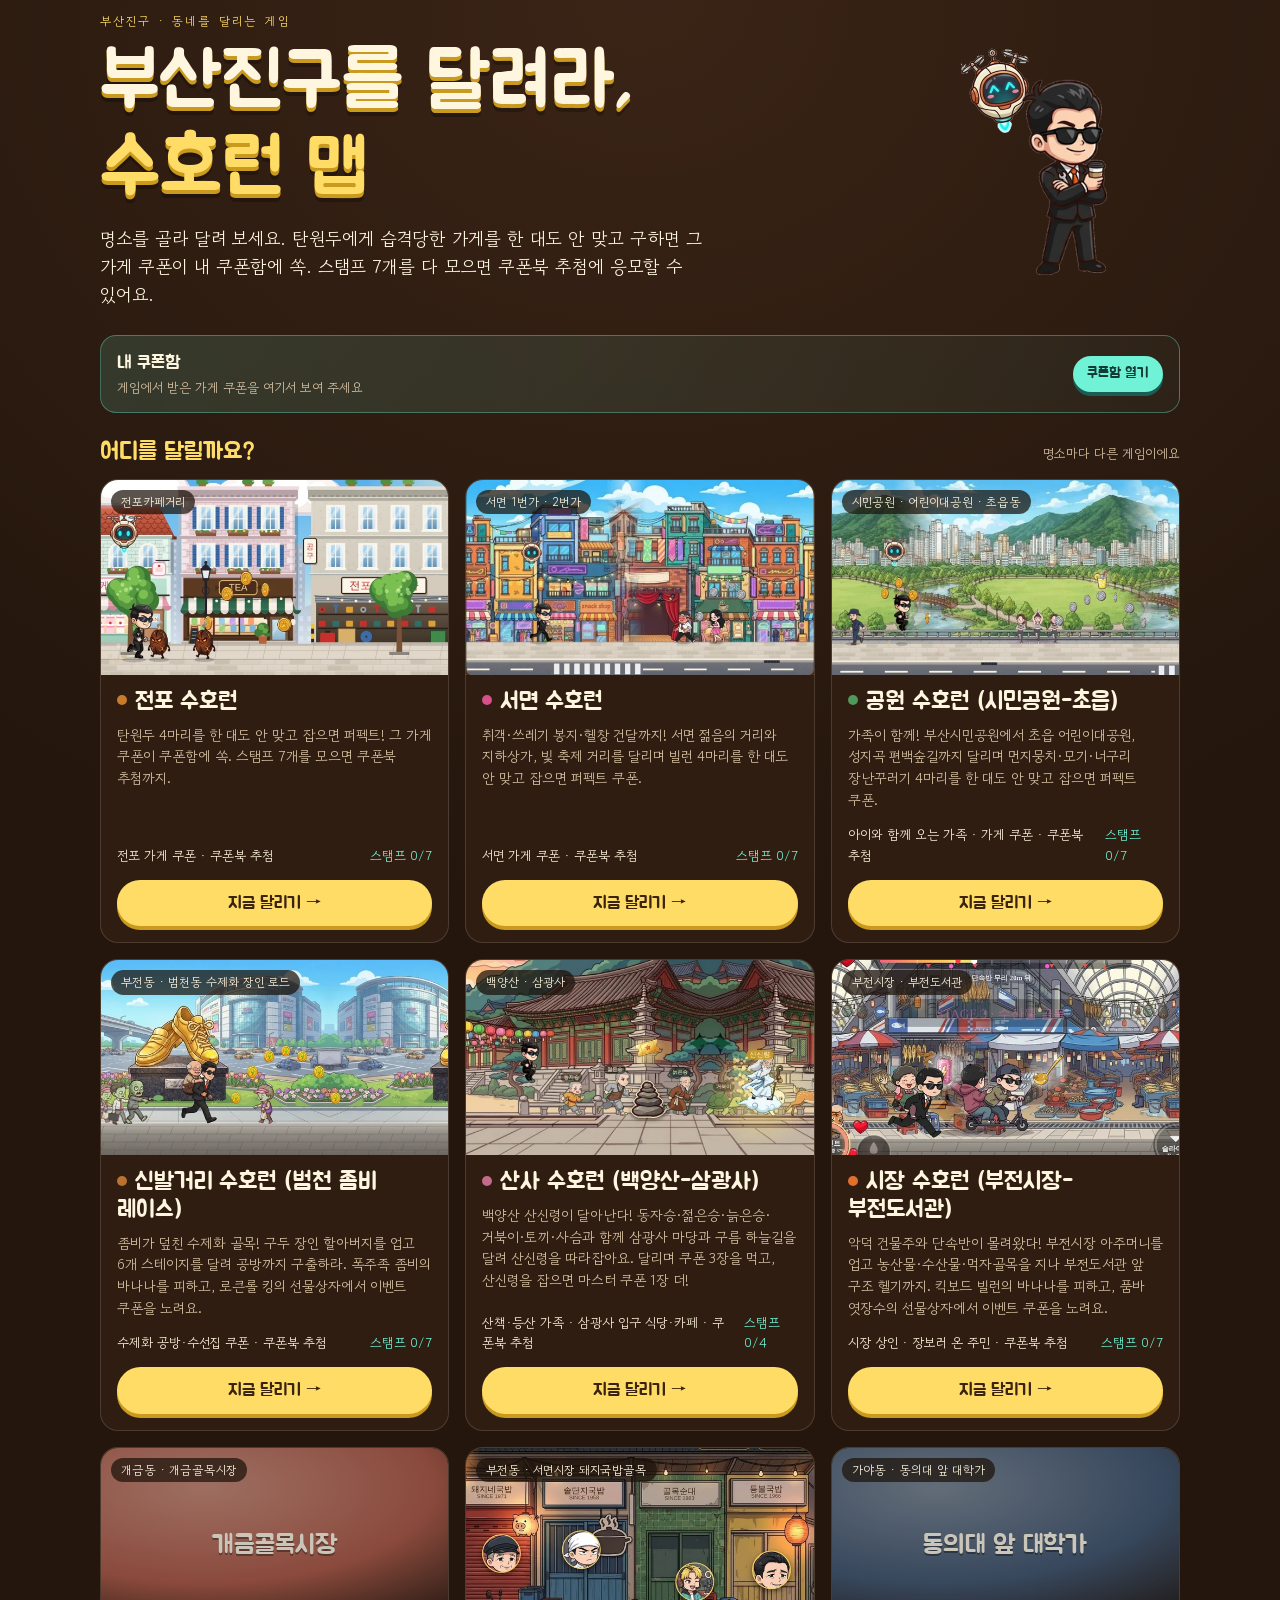
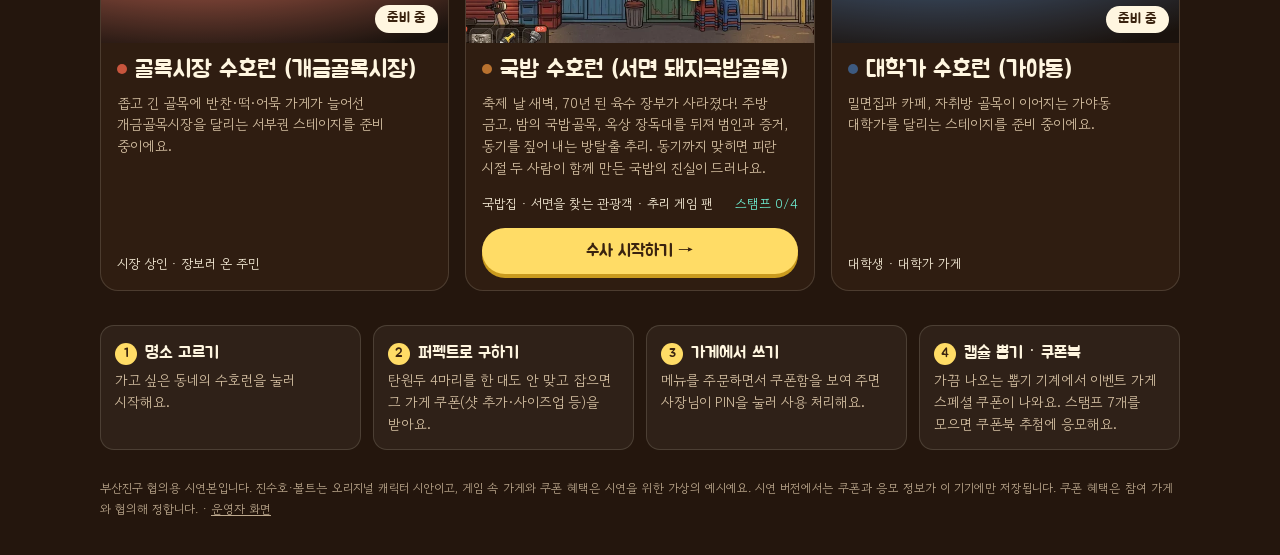
==== index.html @ 3d2f9024 "허브: 국밥 수호런 카드 버튼 문구 수정 Co-Authored-By: Claude Opus 5.5 <noreply@anthropic.com> Claude-Session: https" ====
<!doctype html>
<html lang="ko">
<head>
<meta charset="utf-8">
<meta name="viewport" content="width=device-width,initial-scale=1,viewport-fit=cover">
<title>부산진구를 달려라, 수호런 맵</title>
<meta name="description" content="부산진구 명소를 달리는 러너 게임. 가게를 구하면 그 가게 쿠폰을 받고, 스탬프를 모으면 시즌 경품에 응모해요.">
<meta property="og:title" content="부산진구를 달려라, 수호런 맵">
<meta property="og:description" content="명소를 골라 달리고, 구한 가게의 쿠폰을 받아 가세요.">
<meta property="og:image" content="common/img/jeonpo.webp">
<link rel="icon" href="common/sprites/bot_happy.png">
<link rel="preconnect" href="https://fonts.googleapis.com">
<link rel="preconnect" href="https://fonts.gstatic.com" crossorigin>
<link rel="stylesheet" href="https://fonts.googleapis.com/css2?family=Jua&family=Gowun+Dodum&display=swap">
<link rel="stylesheet" href="common/suho.css">
<script src="common/sites.js"></script>
<script src="common/wallet.js"></script>
<style>
.hero{display:grid;grid-template-columns:minmax(0,1fr) auto;gap:20px;align-items:center;padding:12px 0 26px}
.hero h1{font-size:clamp(40px,9vw,76px);color:var(--cream);text-shadow:0 4px 0 var(--yellow-deep),0 8px 0 rgba(0,0,0,.25);margin:8px 0 12px}
.hero h1 b{font-weight:400;color:var(--yellow)}
.hero .lead{font-size:clamp(15px,2.2vw,18px);color:var(--cream);max-width:34em;word-break:keep-all}
.hero .cast{position:relative;width:clamp(150px,26vw,250px);aspect-ratio:1/1}
.hero .cast .g{position:absolute;right:4%;bottom:0;height:100%}
.hero .cast .b{position:absolute;left:0;top:0;width:52%;animation:hover 2.6s ease-in-out infinite}
@keyframes hover{50%{transform:translateY(-8px) rotate(-3deg)}}
.walletbar{display:flex;align-items:center;justify-content:space-between;gap:12px;flex-wrap:wrap;padding:14px 16px;margin-bottom:26px;
  background:linear-gradient(90deg,rgba(111,242,214,.14),rgba(111,242,214,.04));border:1px solid rgba(111,242,214,.35);border-radius:16px}
.walletbar .t{font-family:var(--display);font-size:18px}
.walletbar .t small{display:block;font-family:var(--body);font-size:13px;color:var(--muted)}
.sec-h{display:flex;align-items:baseline;justify-content:space-between;gap:12px;margin:0 0 12px}
.sec-h h2{font-size:24px;color:var(--yellow)}
.sites{display:grid;grid-template-columns:repeat(auto-fill,minmax(min(100%,300px),1fr));gap:16px}
.site{display:flex;flex-direction:column;overflow:hidden;text-decoration:none;transition:transform .15s ease}
a.site:hover{transform:translateY(-3px)}
.site .pic{position:relative;aspect-ratio:16/9;background:#1a110a}
.site .pic img{width:100%;height:100%;object-fit:cover;display:block}
.site .pic .chip{position:absolute;left:10px;top:10px;background:rgba(28,18,10,.72)}
.site.soon .pic img{filter:saturate(.55) brightness(.75)}
.site .pic .ph{position:absolute;inset:0;display:flex;align-items:center;justify-content:center;padding:0 18px;text-align:center;
  background:radial-gradient(120% 90% at 30% 20%,color-mix(in srgb,var(--c) 70%,#fff6e0),var(--c) 55%,#24160d);filter:saturate(.7) brightness(.8)}
.site .pic .ph b{font-family:var(--display);font-weight:400;font-size:26px;color:var(--cream);text-shadow:0 2px 0 rgba(0,0,0,.35);word-break:keep-all}
.site .soonbadge{position:absolute;inset:auto 10px 10px auto;font-family:var(--display);font-size:14px;background:var(--cream);color:#3a230f;border-radius:999px;padding:3px 12px}
.site .body{padding:14px 16px 16px;display:flex;flex-direction:column;gap:8px;flex:1}
.site h3{font-size:24px;color:var(--cream)}
.site h3 i{font-style:normal;display:inline-block;width:10px;height:10px;border-radius:50%;background:var(--c);margin-right:8px;vertical-align:.15em}
.site .pitch{font-size:14px;color:var(--muted);word-break:keep-all}
.site .row{display:flex;align-items:center;justify-content:space-between;gap:10px;margin-top:auto;padding-top:6px}
.site .who{font-size:13px;color:var(--cream)}
.site .prog{font-size:13px;color:var(--mint)}
.steps{display:grid;grid-template-columns:repeat(4,minmax(0,1fr));gap:12px;margin:34px 0 0;padding:0;list-style:none;counter-reset:s}
.steps li{padding:14px;border-radius:14px;background:rgba(255,246,224,.05);border:1px solid var(--faint);font-size:14px;color:var(--muted);word-break:keep-all}
.steps li b{display:block;font-family:var(--display);font-weight:400;font-size:17px;color:var(--cream);margin-bottom:4px}
.steps li b::before{counter-increment:s;content:counter(s);display:inline-flex;align-items:center;justify-content:center;width:22px;height:22px;border-radius:50%;
  background:var(--yellow);color:#3a230f;font-size:13px;margin-right:8px;vertical-align:.1em}
@media (max-width:760px){.steps{grid-template-columns:repeat(2,minmax(0,1fr))}}
@media (max-width:520px){.hero{grid-template-columns:1fr}.hero .cast{order:-1;width:150px;justify-self:end;margin:-6px 0 -40px}}
</style>
</head>
<body>
<main class="wrap">
  <section class="hero">
    <div>
      <p class="eyebrow">부산진구 · 동네를 달리는 게임</p>
      <h1>부산진구를 달려라,<br><b>수호런 맵</b></h1>
      <p class="lead">명소를 골라 달려 보세요. 탄원두에게 습격당한 가게를 한 대도 안 맞고 구하면 그 가게 쿠폰이 내 쿠폰함에 쏙. 스탬프 7개를 다 모으면 쿠폰북 추첨에 응모할 수 있어요.</p>
    </div>
    <div class="cast" aria-hidden="true">
      <img class="b" src="common/sprites/bot_happy.png" alt="">
      <img class="g" src="common/sprites/g_hero.png" alt="">
    </div>
  </section>

  <a class="walletbar" href="wallet/" style="text-decoration:none">
    <span class="t">내 쿠폰함<small id="wsub">게임에서 받은 가게 쿠폰을 여기서 보여 주세요</small></span>
    <span class="btn mint small" id="wbtn">쿠폰함 열기</span>
  </a>

  <div class="sec-h"><h2>어디를 달릴까요?</h2><span class="muted" style="font-size:13px">명소마다 다른 게임이에요</span></div>
  <div class="sites" id="sites"></div>

  <ol class="steps" aria-label="이용 방법">
    <li><b>명소 고르기</b>가고 싶은 동네의 수호런을 눌러 시작해요.</li>
    <li><b>퍼펙트로 구하기</b>탄원두 4마리를 한 대도 안 맞고 잡으면 그 가게 쿠폰(샷 추가·사이즈업 등)을 받아요.</li>
    <li><b>가게에서 쓰기</b>메뉴를 주문하면서 쿠폰함을 보여 주면 사장님이 PIN을 눌러 사용 처리해요.</li>
    <li><b>캡슐 뽑기 · 쿠폰북</b>가끔 나오는 뽑기 기계에서 이벤트 가게 스페셜 쿠폰이 나와요. 스탬프 7개를 모으면 쿠폰북 추첨에 응모해요.</li>
  </ol>

  <p class="foot">부산진구 협의용 시연본입니다. 진수호·볼트는 오리지널 캐릭터 시안이고, 게임 속 가게와 쿠폰 혜택은 시연을 위한 가상의 예시예요.
    시연 버전에서는 쿠폰과 응모 정보가 이 기기에만 저장됩니다. 쿠폰 혜택은 참여 가게와 협의해 정합니다. · <a href="admin/">운영자 화면</a></p>
</main>
<script>
(function(){
  const W=window.SuhoWallet,esc=s=>String(s).replace(/[&<>"']/g,c=>({'&':'&amp;','<':'&lt;','>':'&gt;','"':'&quot;',"'":'&#39;'}[c]));
  const box=document.getElementById('sites');
  box.innerHTML=W.sites().map(s=>{
    const open=s.status==='open',st=open?W.stamps(s.id):null,n=open?W.coupons(s.id).length:0;
    const inner=`<div class="pic">${s.thumb?`<img src="${esc(s.thumb)}" alt="" loading="lazy">`:`<div class="ph" style="--c:${s.color}"><b>${esc(s.place.split(' · ').pop())}</b></div>`}<span class="chip">${esc(s.place)}</span>${open?'':'<span class="soonbadge">준비 중</span>'}</div>
      <div class="body"><h3><i style="--c:${s.color}"></i>${esc(s.name)}</h3><p class="pitch">${esc(s.pitch)}</p>
      <div class="row"><span class="who">${esc(s.who)}</span>${open?`<span class="prog">${st?`스탬프 ${st.done}/${st.total}`:''}${n?` · 쿠폰 ${n}장`:''}</span>`:''}</div>
      ${open?'<span class="btn" style="margin-top:6px">'+(s.cta||'지금 달리기')+' →</span>':''}</div>`;
    return open?`<a class="site card" href="${esc(s.url)}" aria-label="${esc(s.name)} 시작하기">${inner}</a>`:`<div class="site card soon" aria-disabled="true">${inner}</div>`;
  }).join('');
  const u=W.unused();
  if(u){document.getElementById('wsub').textContent=`사용하지 않은 쿠폰 ${u}장이 있어요`;document.getElementById('wbtn').textContent=`쿠폰 ${u}장 보기`}
})();
</script>
</body>
</html>
---- common/suho.css ----
/* 부산진구 수호런 — 공통 스타일 (홈·쿠폰함·운영자 화면) */
:root{
  --ground:#24160d; --ground-2:#3a2416; --panel:#2f1d11; --panel-2:#3b2617;
  --cream:#fff6e0; --muted:#d9c4a6; --faint:rgba(255,246,224,.14);
  --yellow:#ffdc66; --yellow-deep:#c99a1e; --mint:#6ff2d6; --mint-deep:#1d5c55; --red:#d8352a;
  --display:"Jua","Gowun Dodum","Apple SD Gothic Neo","Malgun Gothic",system-ui,sans-serif;
  --body:"Gowun Dodum","Apple SD Gothic Neo","Malgun Gothic",system-ui,sans-serif;
  color-scheme:dark;
}
*{box-sizing:border-box;-webkit-tap-highlight-color:transparent}
[hidden]{display:none!important}
html{-webkit-text-size-adjust:100%}
body{margin:0;min-height:100vh;background:var(--ground);background-image:radial-gradient(120% 60% at 50% 0%,var(--ground-2),var(--ground) 70%);
  color:var(--cream);font-family:var(--body);font-size:15px;line-height:1.55}
a{color:inherit}
.wrap{width:min(100% - 32px,1080px);margin:0 auto}
h1,h2,h3{font-family:var(--display);font-weight:400;margin:0;line-height:1.15;word-break:keep-all}
p{margin:0}
.eyebrow{font-size:12px;letter-spacing:.18em;color:var(--yellow)}
.muted{color:var(--muted)}
.btn{display:inline-flex;align-items:center;justify-content:center;gap:8px;font-family:var(--display);font-size:17px;color:#3a230f;background:var(--yellow);
  border:0;border-radius:999px;padding:10px 20px;cursor:pointer;text-decoration:none;box-shadow:0 4px 0 var(--yellow-deep);white-space:nowrap}
.btn:active{transform:translateY(2px);box-shadow:0 2px 0 var(--yellow-deep)}
.btn.ghost{background:transparent;color:var(--cream);box-shadow:inset 0 0 0 2px rgba(255,246,224,.4)}
.btn.mint{background:var(--mint);color:#123b36;box-shadow:0 4px 0 var(--mint-deep)}
.btn.small{font-size:14px;padding:7px 14px}
.btn[disabled]{opacity:.45;cursor:default}
.btn:focus-visible,input:focus-visible,select:focus-visible,a:focus-visible{outline:3px solid var(--yellow);outline-offset:2px}
.chip{display:inline-flex;align-items:center;gap:6px;font-size:12px;padding:3px 10px;border-radius:999px;background:var(--faint);color:var(--cream);white-space:nowrap}
.topbar{display:flex;align-items:center;justify-content:space-between;gap:12px;padding:14px 0}
.topbar .home{font-family:var(--display);font-size:20px;color:var(--yellow);text-decoration:none;display:inline-flex;align-items:center;gap:8px}
.topbar .home img{height:30px}
.card{background:var(--panel);border:1px solid var(--faint);border-radius:18px}
input[type=text],input[type=tel],input[type=password],input[type=search],select{font:inherit;color:var(--cream);background:rgba(255,246,224,.08);
  border:1px solid rgba(255,246,224,.3);border-radius:10px;padding:9px 12px;width:100%}
select option{background:var(--panel)}
.foot{font-size:12px;color:var(--muted);opacity:.85;padding:28px 0 36px;line-height:1.7}
.foot a{color:var(--muted)}
@media (prefers-reduced-motion:reduce){*{animation:none!important;transition:none!important}}
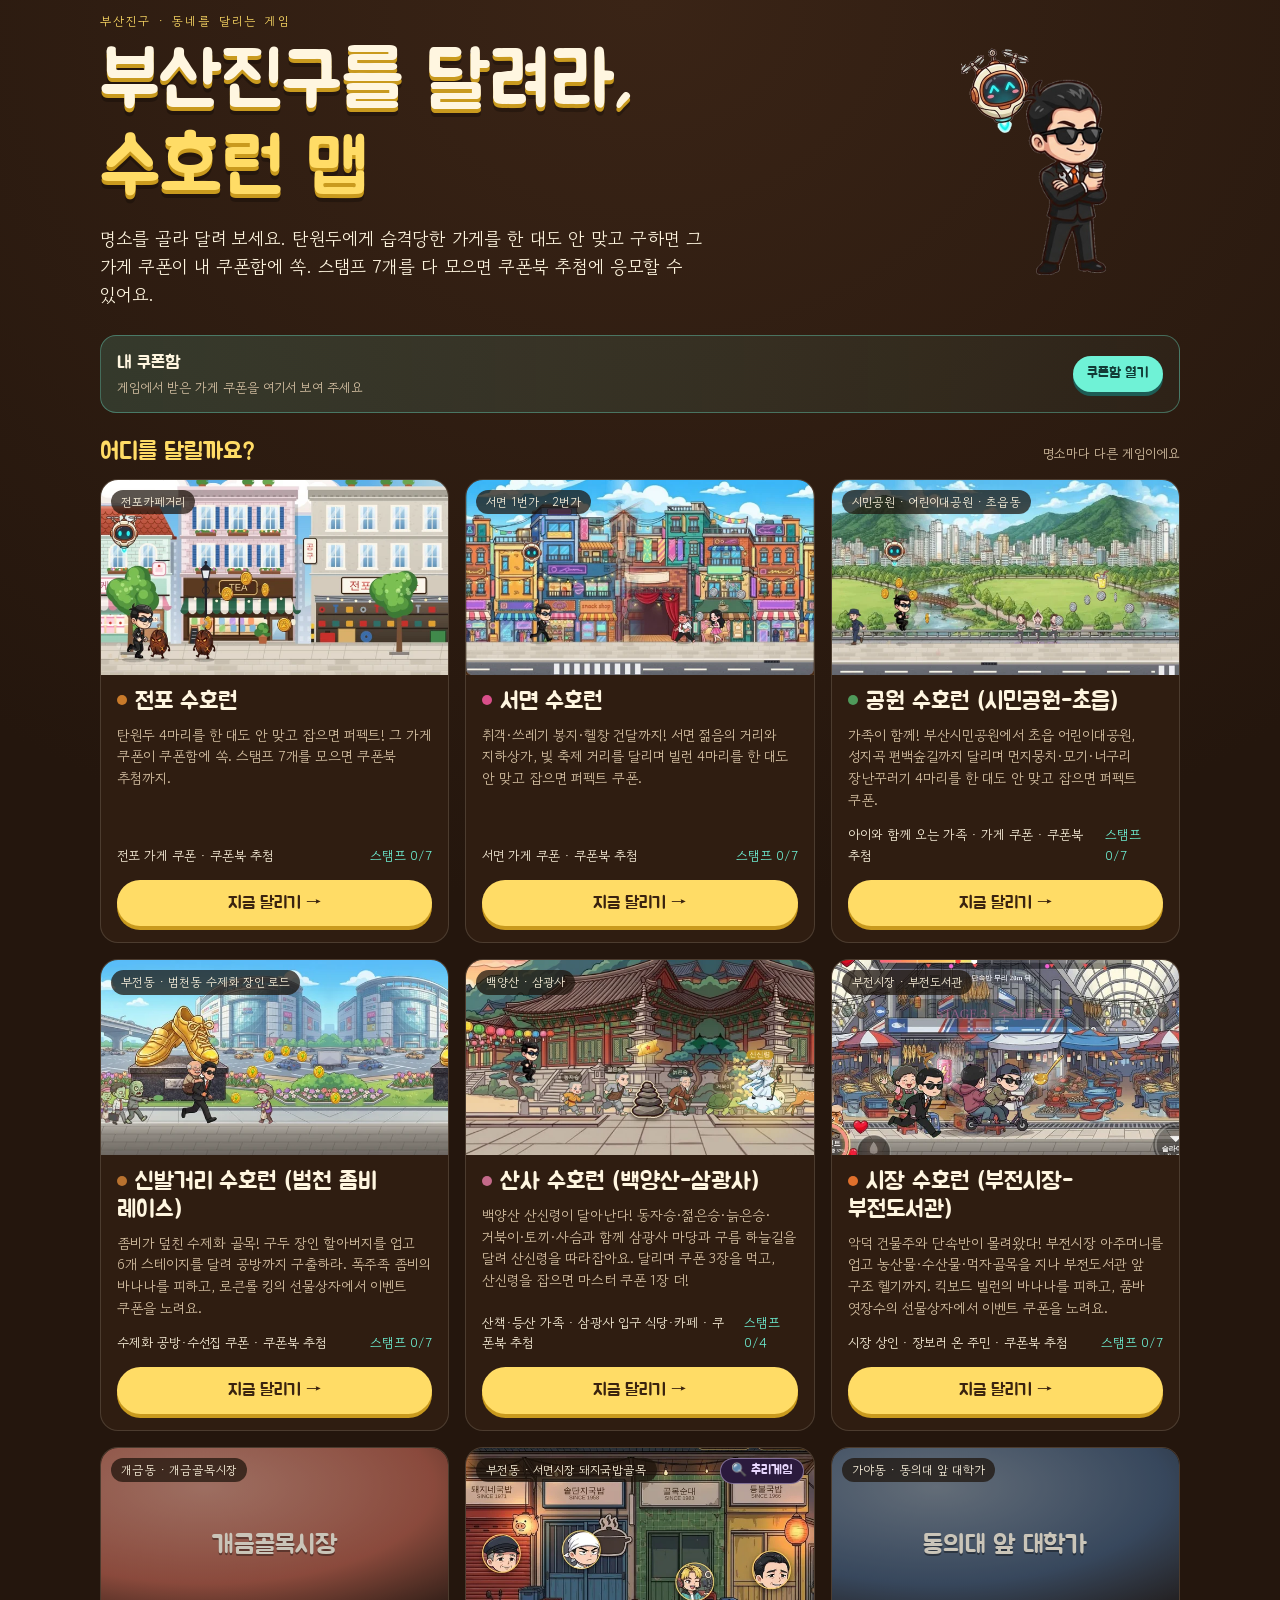
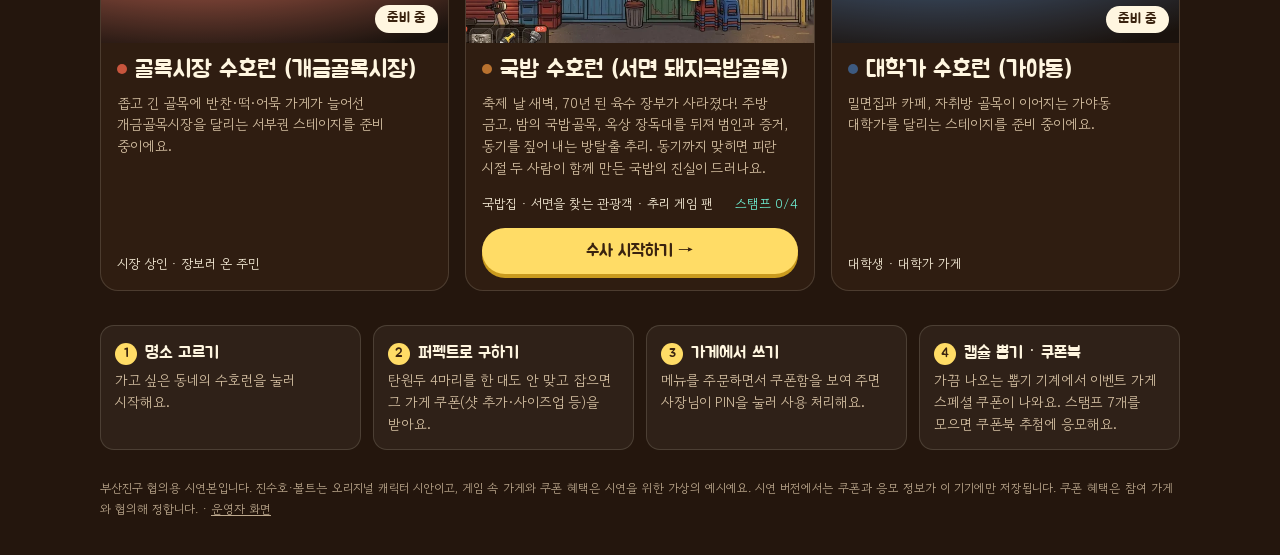
==== commit 7f329d18: "국밥 수호런: 조용하고 긴장감 있는 수사 배경음악(방마다 분위기, 회상·엔딩 오르골), 허브 카드에 '추리게임' 표시 Co-Authored-By: Claude Opus 5.5 <n" ====
--- a/index.html
+++ b/index.html
@@ -40,6 +40,7 @@
 .site .pic .ph{position:absolute;inset:0;display:flex;align-items:center;justify-content:center;padding:0 18px;text-align:center;
   background:radial-gradient(120% 90% at 30% 20%,color-mix(in srgb,var(--c) 70%,#fff6e0),var(--c) 55%,#24160d);filter:saturate(.7) brightness(.8)}
 .site .pic .ph b{font-family:var(--display);font-weight:400;font-size:26px;color:var(--cream);text-shadow:0 2px 0 rgba(0,0,0,.35);word-break:keep-all}
+.site .genre{position:absolute;right:10px;top:10px;font-family:var(--display);font-size:13px;background:#2b1a3d;color:#e9d8ff;border:1px solid rgba(233,216,255,.45);border-radius:999px;padding:2px 10px}
 .site .soonbadge{position:absolute;inset:auto 10px 10px auto;font-family:var(--display);font-size:14px;background:var(--cream);color:#3a230f;border-radius:999px;padding:3px 12px}
 .site .body{padding:14px 16px 16px;display:flex;flex-direction:column;gap:8px;flex:1}
 .site h3{font-size:24px;color:var(--cream)}
@@ -95,7 +96,7 @@
   const box=document.getElementById('sites');
   box.innerHTML=W.sites().map(s=>{
     const open=s.status==='open',st=open?W.stamps(s.id):null,n=open?W.coupons(s.id).length:0;
-    const inner=`<div class="pic">${s.thumb?`<img src="${esc(s.thumb)}" alt="" loading="lazy">`:`<div class="ph" style="--c:${s.color}"><b>${esc(s.place.split(' · ').pop())}</b></div>`}<span class="chip">${esc(s.place)}</span>${open?'':'<span class="soonbadge">준비 중</span>'}</div>
+    const inner=`<div class="pic">${s.thumb?`<img src="${esc(s.thumb)}" alt="" loading="lazy">`:`<div class="ph" style="--c:${s.color}"><b>${esc(s.place.split(' · ').pop())}</b></div>`}<span class="chip">${esc(s.place)}</span>${s.genre?`<span class="genre">${esc(s.genre)}</span>`:''}${open?'':'<span class="soonbadge">준비 중</span>'}</div>
       <div class="body"><h3><i style="--c:${s.color}"></i>${esc(s.name)}</h3><p class="pitch">${esc(s.pitch)}</p>
       <div class="row"><span class="who">${esc(s.who)}</span>${open?`<span class="prog">${st?`스탬프 ${st.done}/${st.total}`:''}${n?` · 쿠폰 ${n}장`:''}</span>`:''}</div>
       ${open?'<span class="btn" style="margin-top:6px">'+(s.cta||'지금 달리기')+' →</span>':''}</div>`;
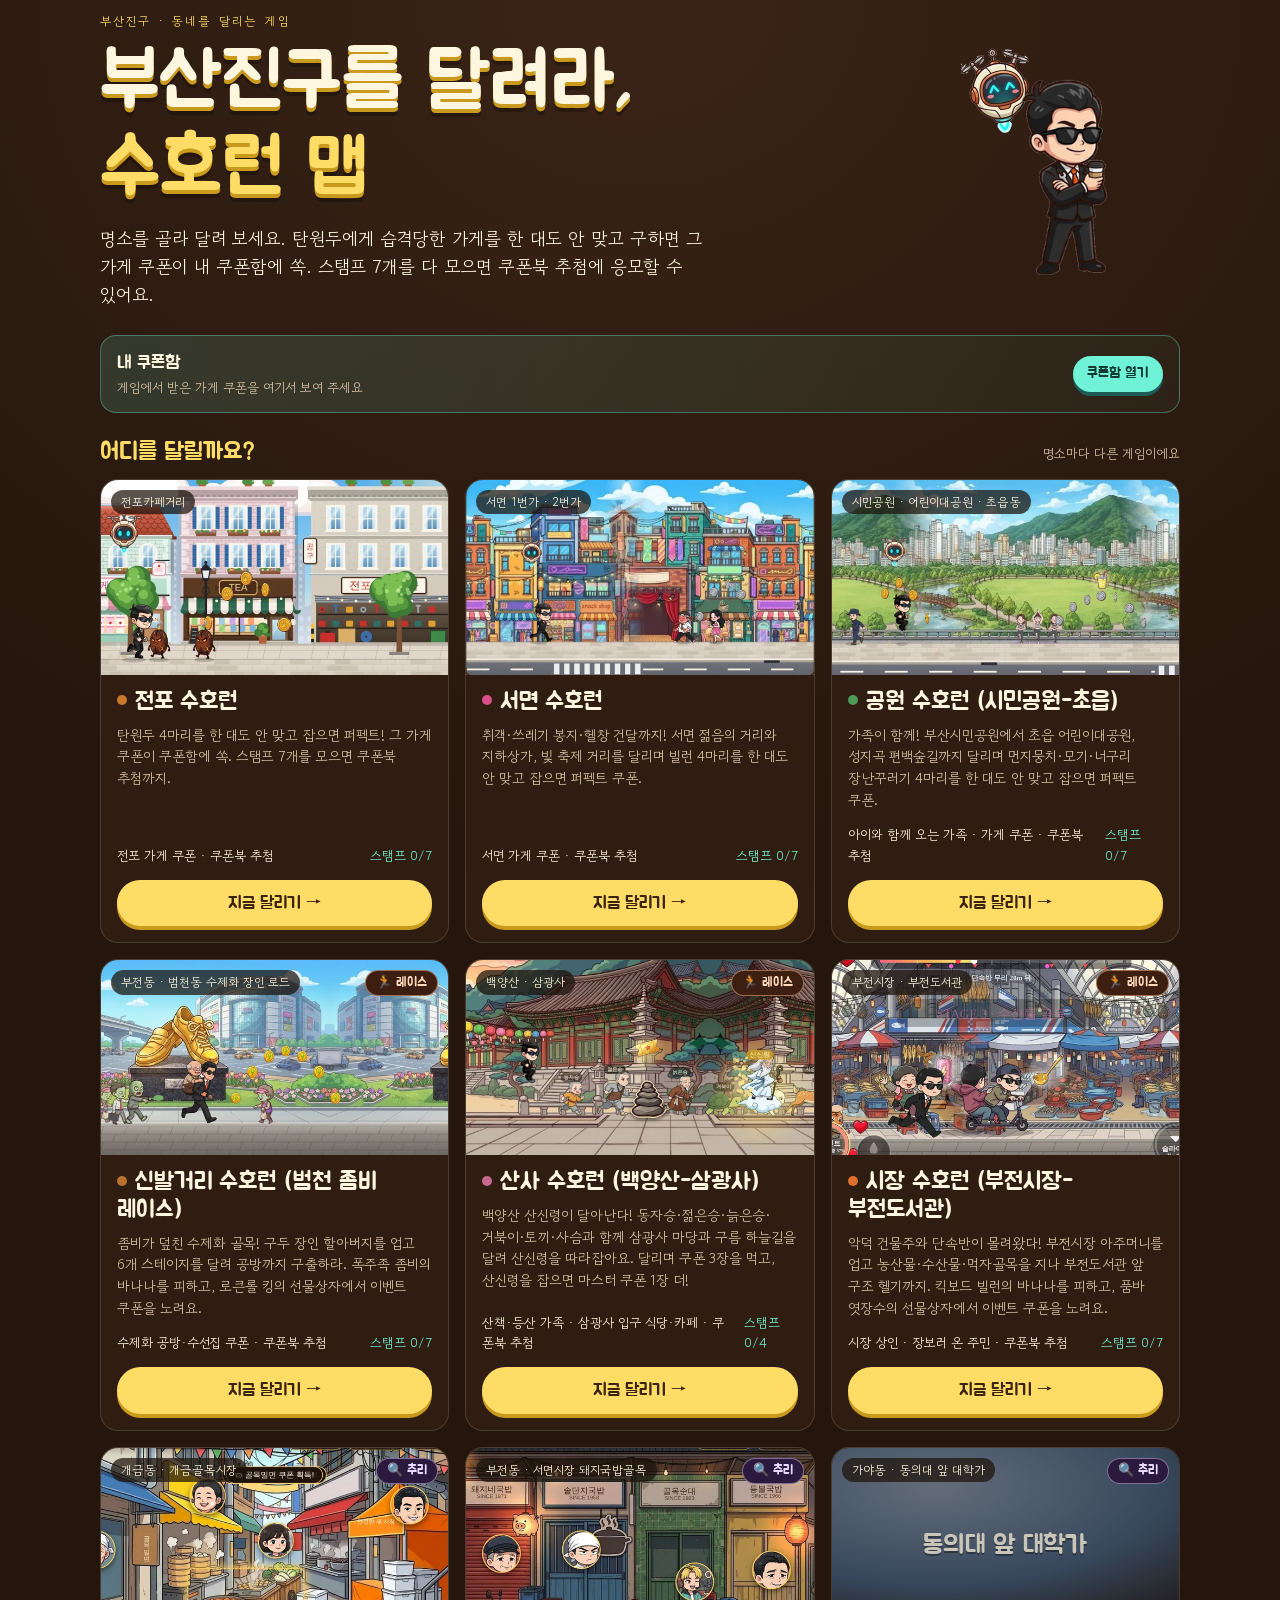
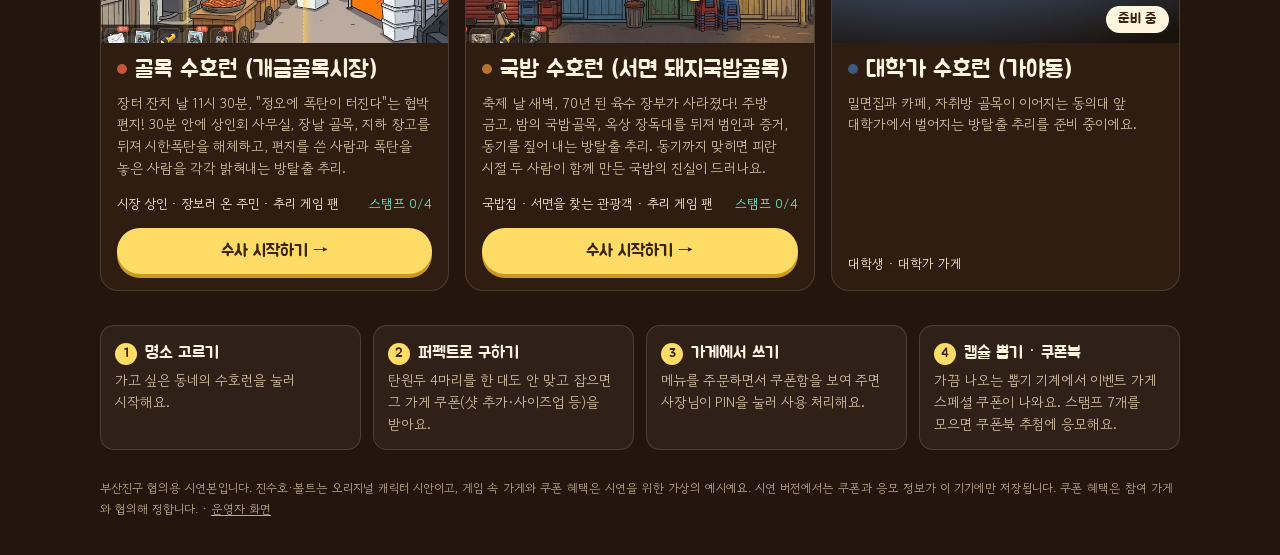
==== commit c0ca3b64: "허브: 썸네일에 레이스·추리 구분 표시 (신발거리·산사·시장=레이스, 국밥·골목·대학가=추리) Co-Authored-By: Claude Opus 5.5 <noreply@anthro" ====
--- a/index.html
+++ b/index.html
@@ -41,6 +41,7 @@
   background:radial-gradient(120% 90% at 30% 20%,color-mix(in srgb,var(--c) 70%,#fff6e0),var(--c) 55%,#24160d);filter:saturate(.7) brightness(.8)}
 .site .pic .ph b{font-family:var(--display);font-weight:400;font-size:26px;color:var(--cream);text-shadow:0 2px 0 rgba(0,0,0,.35);word-break:keep-all}
 .site .genre{position:absolute;right:10px;top:10px;font-family:var(--display);font-size:13px;background:#2b1a3d;color:#e9d8ff;border:1px solid rgba(233,216,255,.45);border-radius:999px;padding:2px 10px}
+.site .genre.race{background:#3d1f12;color:#ffd9b8;border-color:rgba(255,190,140,.5)}
 .site .soonbadge{position:absolute;inset:auto 10px 10px auto;font-family:var(--display);font-size:14px;background:var(--cream);color:#3a230f;border-radius:999px;padding:3px 12px}
 .site .body{padding:14px 16px 16px;display:flex;flex-direction:column;gap:8px;flex:1}
 .site h3{font-size:24px;color:var(--cream)}
@@ -96,7 +97,7 @@
   const box=document.getElementById('sites');
   box.innerHTML=W.sites().map(s=>{
     const open=s.status==='open',st=open?W.stamps(s.id):null,n=open?W.coupons(s.id).length:0;
-    const inner=`<div class="pic">${s.thumb?`<img src="${esc(s.thumb)}" alt="" loading="lazy">`:`<div class="ph" style="--c:${s.color}"><b>${esc(s.place.split(' · ').pop())}</b></div>`}<span class="chip">${esc(s.place)}</span>${s.genre?`<span class="genre">${esc(s.genre)}</span>`:''}${open?'':'<span class="soonbadge">준비 중</span>'}</div>
+    const inner=`<div class="pic">${s.thumb?`<img src="${esc(s.thumb)}" alt="" loading="lazy">`:`<div class="ph" style="--c:${s.color}"><b>${esc(s.place.split(' · ').pop())}</b></div>`}<span class="chip">${esc(s.place)}</span>${s.genre?`<span class="genre ${s.genre==='레이스'?'race':''}">${s.genre==='레이스'?'🏃 ':'🔍 '}${esc(s.genre)}</span>`:''}${open?'':'<span class="soonbadge">준비 중</span>'}</div>
       <div class="body"><h3><i style="--c:${s.color}"></i>${esc(s.name)}</h3><p class="pitch">${esc(s.pitch)}</p>
       <div class="row"><span class="who">${esc(s.who)}</span>${open?`<span class="prog">${st?`스탬프 ${st.done}/${st.total}`:''}${n?` · 쿠폰 ${n}장`:''}</span>`:''}</div>
       ${open?'<span class="btn" style="margin-top:6px">'+(s.cta||'지금 달리기')+' →</span>':''}</div>`;
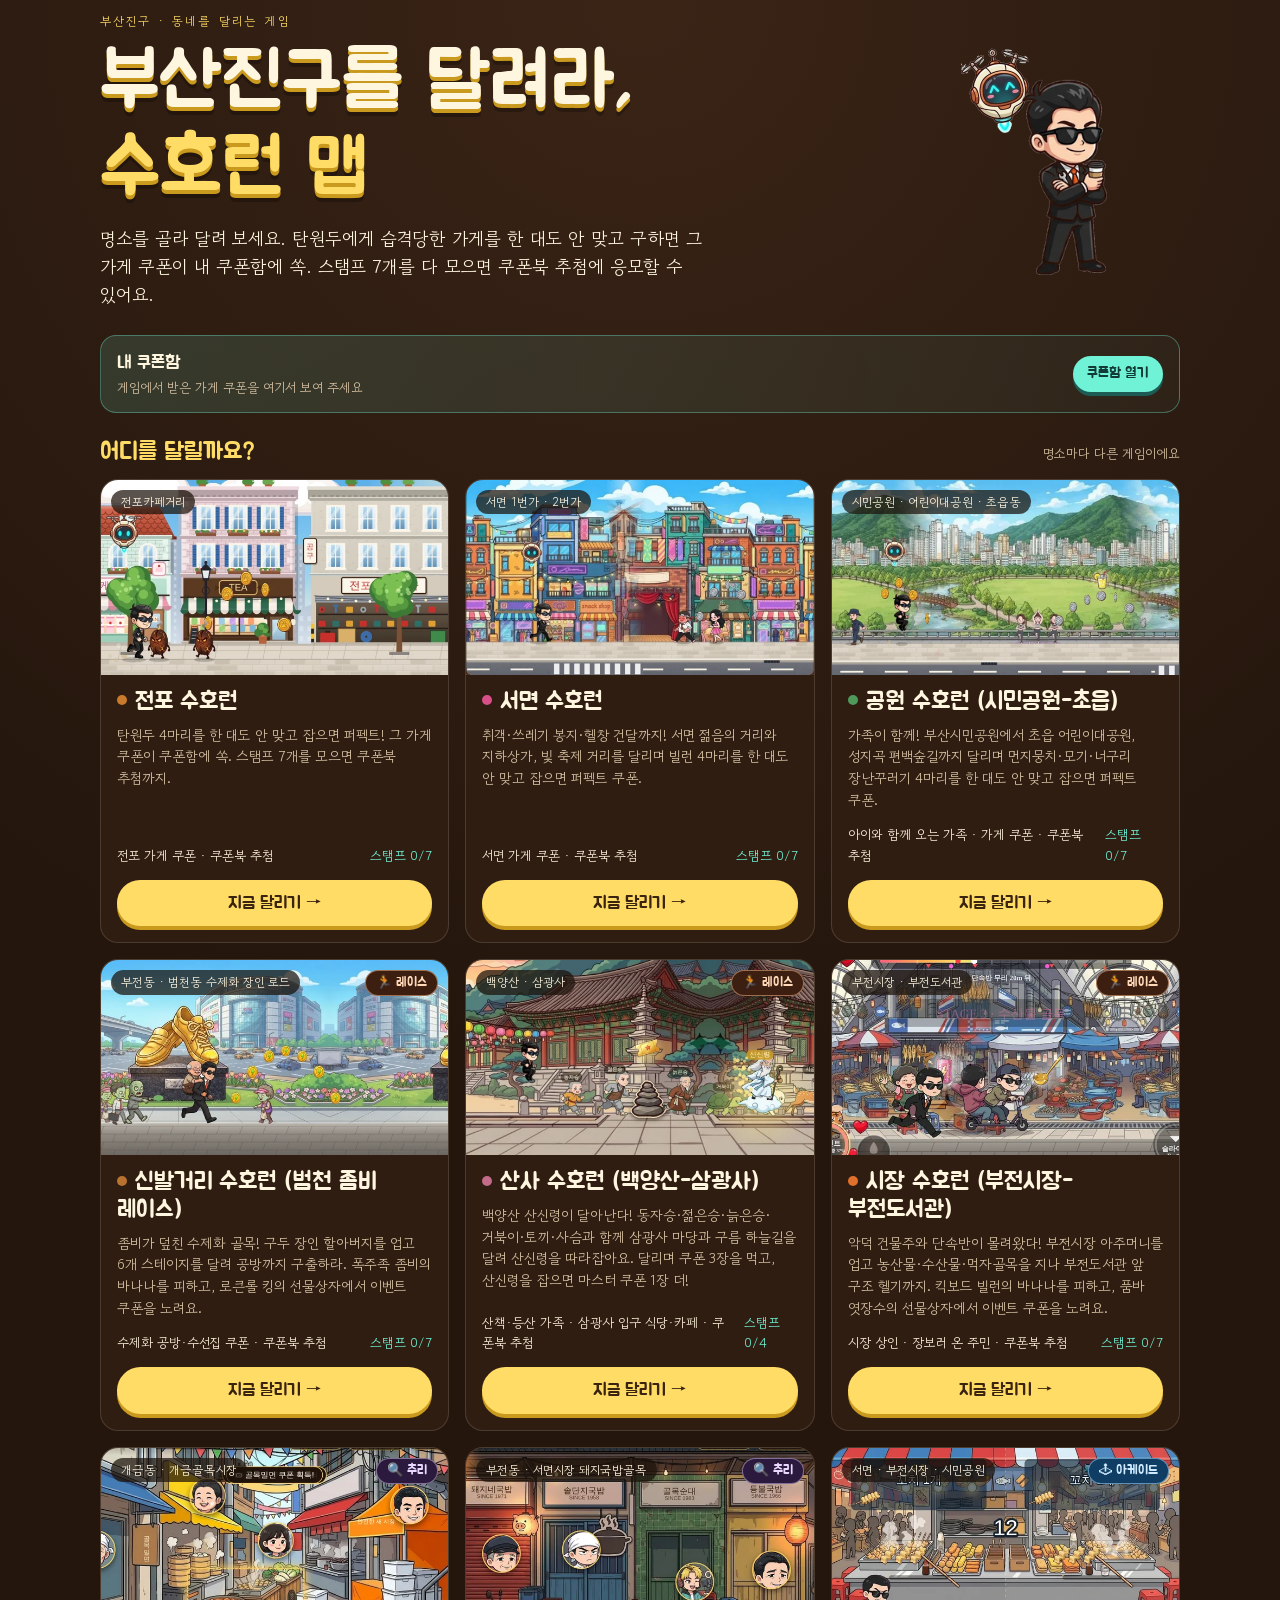
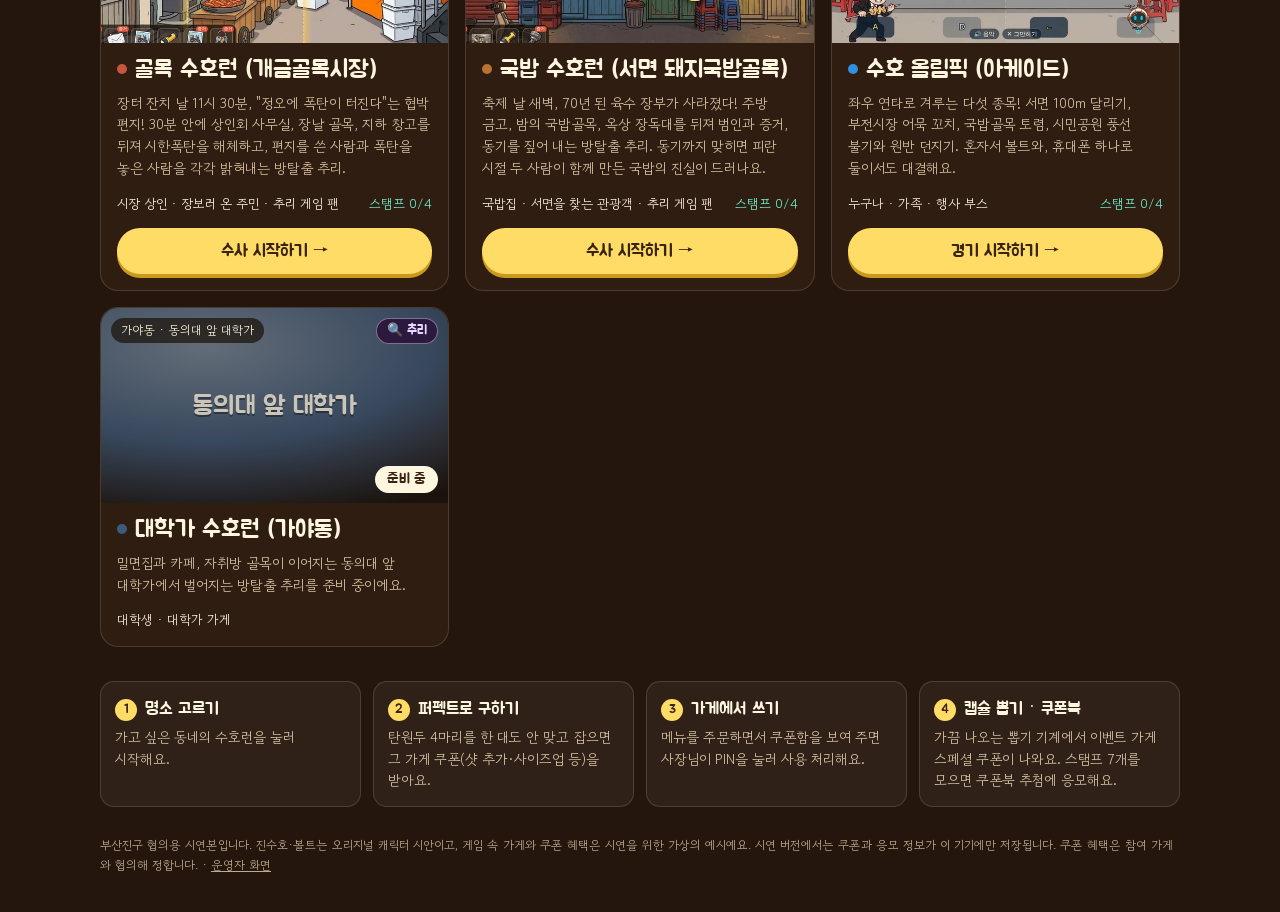
==== commit 9150ea74: "수호 올림픽 오픈: 연타 대결 아케이드 5종목 (달리기·어묵 꼬치·토렴·풍선·원반), 혼자(볼트와)·둘이(화면 반씩), 허브 🕹 아케이드 표시 Co-Authored-By: Clau" ====
--- a/index.html
+++ b/index.html
@@ -13,8 +13,8 @@
 <link rel="preconnect" href="https://fonts.gstatic.com" crossorigin>
 <link rel="stylesheet" href="https://fonts.googleapis.com/css2?family=Jua&family=Gowun+Dodum&display=swap">
 <link rel="stylesheet" href="common/suho.css">
-<script src="common/sites.js"></script>
-<script src="common/wallet.js"></script>
+<script src="common/sites.js?v=20261022a"></script>
+<script src="common/wallet.js?v=20261022a"></script>
 <style>
 .hero{display:grid;grid-template-columns:minmax(0,1fr) auto;gap:20px;align-items:center;padding:12px 0 26px}
 .hero h1{font-size:clamp(40px,9vw,76px);color:var(--cream);text-shadow:0 4px 0 var(--yellow-deep),0 8px 0 rgba(0,0,0,.25);margin:8px 0 12px}
@@ -41,6 +41,7 @@
   background:radial-gradient(120% 90% at 30% 20%,color-mix(in srgb,var(--c) 70%,#fff6e0),var(--c) 55%,#24160d);filter:saturate(.7) brightness(.8)}
 .site .pic .ph b{font-family:var(--display);font-weight:400;font-size:26px;color:var(--cream);text-shadow:0 2px 0 rgba(0,0,0,.35);word-break:keep-all}
 .site .genre{position:absolute;right:10px;top:10px;font-family:var(--display);font-size:13px;background:#2b1a3d;color:#e9d8ff;border:1px solid rgba(233,216,255,.45);border-radius:999px;padding:2px 10px}
+.site .genre.arc{background:#0f3d63;color:#cfeaff;border-color:rgba(160,215,255,.55)}
 .site .genre.race{background:#3d1f12;color:#ffd9b8;border-color:rgba(255,190,140,.5)}
 .site .soonbadge{position:absolute;inset:auto 10px 10px auto;font-family:var(--display);font-size:14px;background:var(--cream);color:#3a230f;border-radius:999px;padding:3px 12px}
 .site .body{padding:14px 16px 16px;display:flex;flex-direction:column;gap:8px;flex:1}
@@ -97,7 +98,7 @@
   const box=document.getElementById('sites');
   box.innerHTML=W.sites().map(s=>{
     const open=s.status==='open',st=open?W.stamps(s.id):null,n=open?W.coupons(s.id).length:0;
-    const inner=`<div class="pic">${s.thumb?`<img src="${esc(s.thumb)}" alt="" loading="lazy">`:`<div class="ph" style="--c:${s.color}"><b>${esc(s.place.split(' · ').pop())}</b></div>`}<span class="chip">${esc(s.place)}</span>${s.genre?`<span class="genre ${s.genre==='레이스'?'race':''}">${s.genre==='레이스'?'🏃 ':'🔍 '}${esc(s.genre)}</span>`:''}${open?'':'<span class="soonbadge">준비 중</span>'}</div>
+    const inner=`<div class="pic">${s.thumb?`<img src="${esc(s.thumb)}?v=20261022a" alt="" loading="lazy">`:`<div class="ph" style="--c:${s.color}"><b>${esc(s.place.split(' · ').pop())}</b></div>`}<span class="chip">${esc(s.place)}</span>${s.genre?(g=>`<span class="genre ${g==='레이스'?'race':g==='아케이드'?'arc':''}">${g==='레이스'?'🏃':g==='아케이드'?'🕹':'🔍'} ${g}</span>`)(/레이스/.test(s.genre)?'레이스':/아케이드/.test(s.genre)?'아케이드':'추리'):''}${open?'':'<span class="soonbadge">준비 중</span>'}</div>
       <div class="body"><h3><i style="--c:${s.color}"></i>${esc(s.name)}</h3><p class="pitch">${esc(s.pitch)}</p>
       <div class="row"><span class="who">${esc(s.who)}</span>${open?`<span class="prog">${st?`스탬프 ${st.done}/${st.total}`:''}${n?` · 쿠폰 ${n}장`:''}</span>`:''}</div>
       ${open?'<span class="btn" style="margin-top:6px">'+(s.cta||'지금 달리기')+' →</span>':''}</div>`;
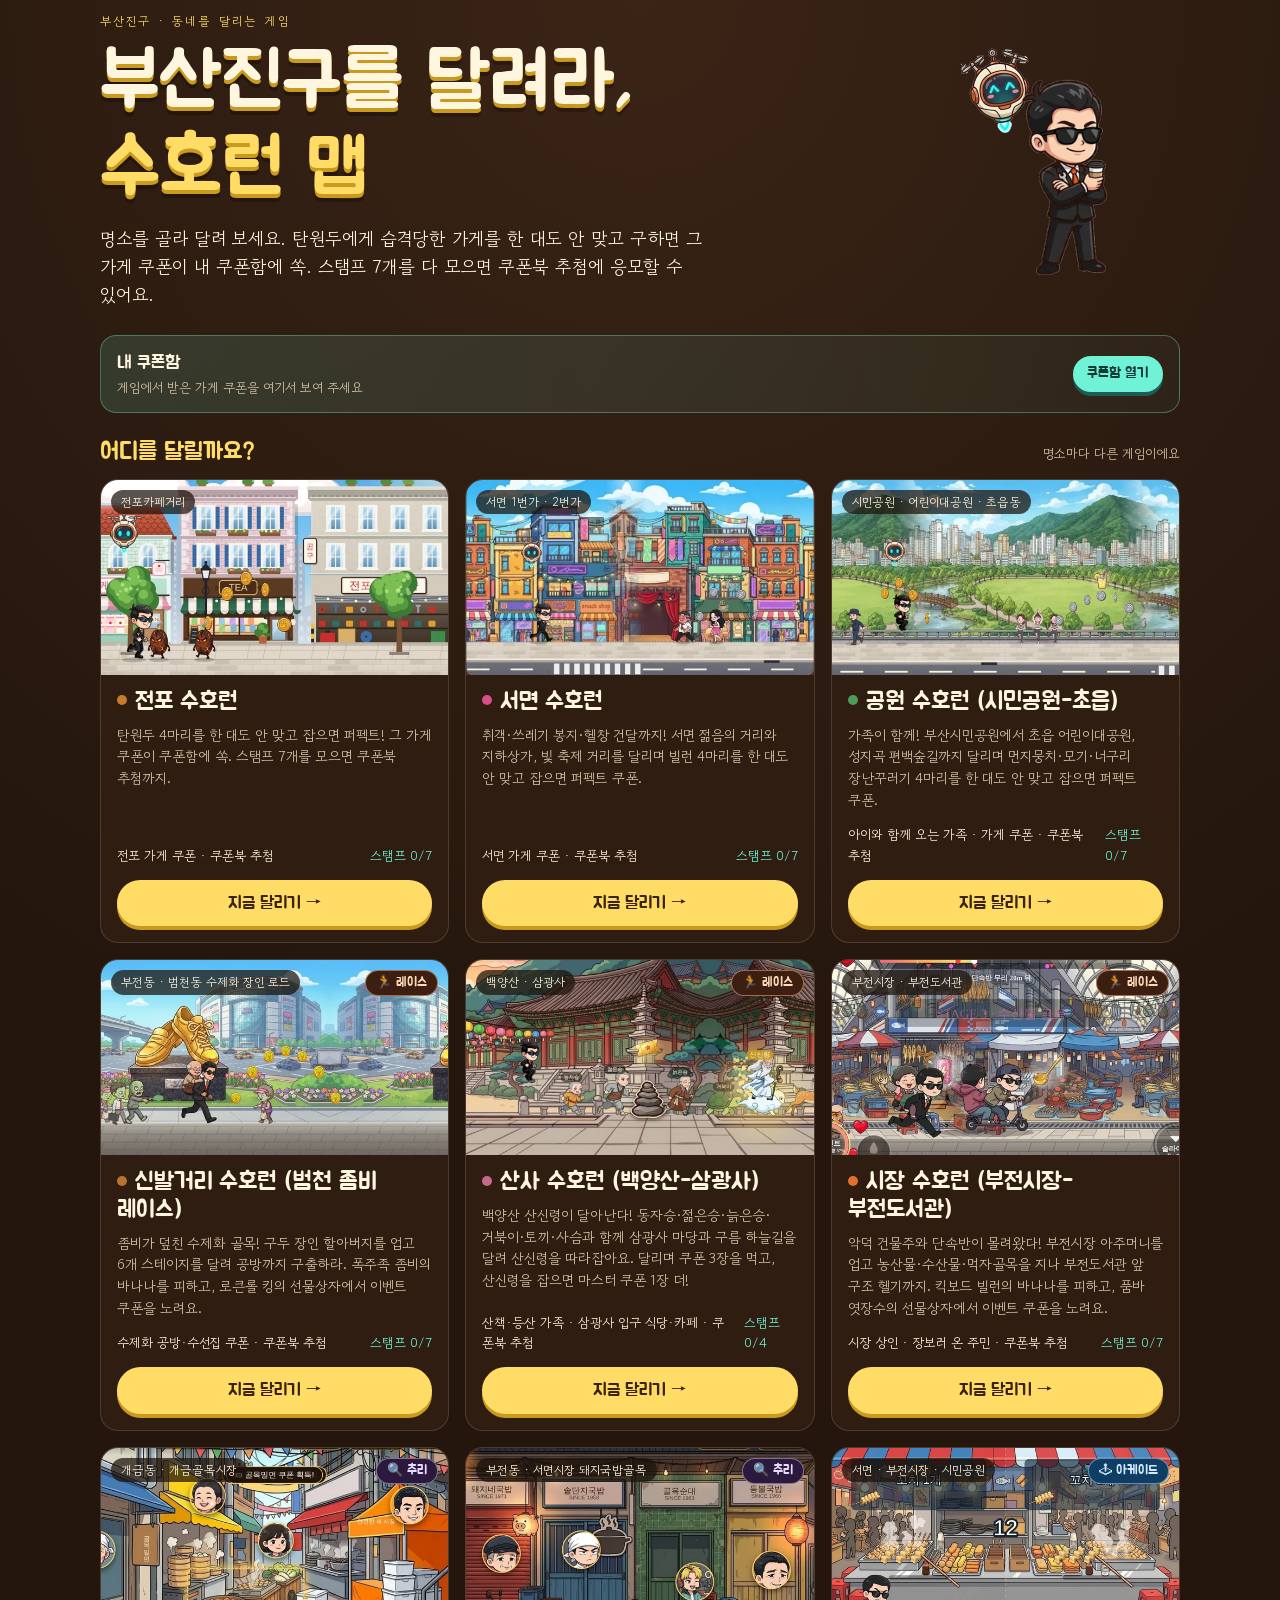
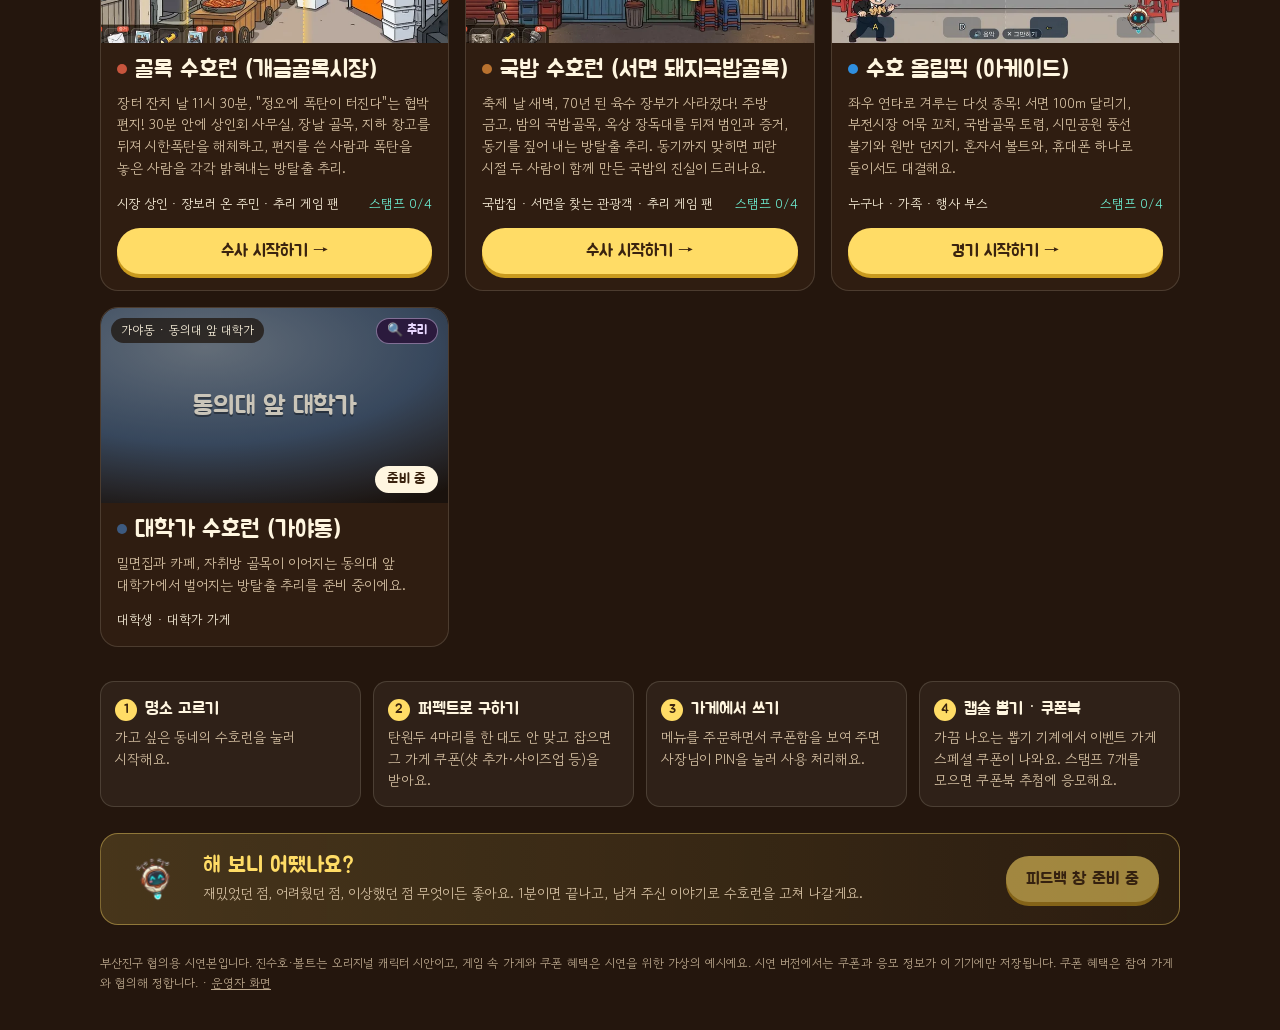
==== commit b8e344a3: "첫 화면 아래에 '무료 피드백 남기기' 버튼 추가 (구글폼 주소는 common/sites.js feedbackUrl) Co-Authored-By: Claude Opus 5.5 <n" ====
--- a/index.html
+++ b/index.html
@@ -13,7 +13,7 @@
 <link rel="preconnect" href="https://fonts.gstatic.com" crossorigin>
 <link rel="stylesheet" href="https://fonts.googleapis.com/css2?family=Jua&family=Gowun+Dodum&display=swap">
 <link rel="stylesheet" href="common/suho.css">
-<script src="common/sites.js?v=20261022a"></script>
+<script src="common/sites.js?v=20261029fb"></script>
 <script src="common/wallet.js?v=20261022a"></script>
 <style>
 .hero{display:grid;grid-template-columns:minmax(0,1fr) auto;gap:20px;align-items:center;padding:12px 0 26px}
@@ -56,6 +56,15 @@
 .steps li b{display:block;font-family:var(--display);font-weight:400;font-size:17px;color:var(--cream);margin-bottom:4px}
 .steps li b::before{counter-increment:s;content:counter(s);display:inline-flex;align-items:center;justify-content:center;width:22px;height:22px;border-radius:50%;
   background:var(--yellow);color:#3a230f;font-size:13px;margin-right:8px;vertical-align:.1em}
+.feedback{display:flex;align-items:center;gap:18px;margin:26px 0 0;padding:18px 20px;
+  background:linear-gradient(90deg,rgba(255,220,102,.16),rgba(255,220,102,.04));border-color:rgba(255,220,102,.4)}
+.feedback .fb-bot{width:64px;flex:none;animation:hover 2.6s ease-in-out infinite}
+.feedback .fb-t{flex:1;min-width:0}
+.feedback h2{font-size:22px;color:var(--yellow);margin:0 0 4px}
+.feedback p{font-size:14px;color:var(--muted);word-break:keep-all;margin:0}
+.feedback .btn{flex:none;text-decoration:none}
+.feedback .btn.off{opacity:.55;cursor:default}
+@media (max-width:560px){.feedback{flex-wrap:wrap}.feedback .fb-bot{width:48px}.feedback .btn{width:100%}}
 @media (max-width:760px){.steps{grid-template-columns:repeat(2,minmax(0,1fr))}}
 @media (max-width:520px){.hero{grid-template-columns:1fr}.hero .cast{order:-1;width:150px;justify-self:end;margin:-6px 0 -40px}}
 </style>
@@ -89,6 +98,15 @@
     <li><b>캡슐 뽑기 · 쿠폰북</b>가끔 나오는 뽑기 기계에서 이벤트 가게 스페셜 쿠폰이 나와요. 스탬프 7개를 모으면 쿠폰북 추첨에 응모해요.</li>
   </ol>
 
+  <section class="feedback card" aria-labelledby="fb-h">
+    <img class="fb-bot" src="common/sprites/bot_happy.png" alt="" aria-hidden="true">
+    <div class="fb-t">
+      <h2 id="fb-h">해 보니 어땠나요?</h2>
+      <p>재밌었던 점, 어려웠던 점, 이상했던 점 무엇이든 좋아요. 1분이면 끝나고, 남겨 주신 이야기로 수호런을 고쳐 나갈게요.</p>
+    </div>
+    <a class="btn" id="fbbtn" href="#" target="_blank" rel="noopener">무료 피드백 남기기 →</a>
+  </section>
+
   <p class="foot">부산진구 협의용 시연본입니다. 진수호·볼트는 오리지널 캐릭터 시안이고, 게임 속 가게와 쿠폰 혜택은 시연을 위한 가상의 예시예요.
     시연 버전에서는 쿠폰과 응모 정보가 이 기기에만 저장됩니다. 쿠폰 혜택은 참여 가게와 협의해 정합니다. · <a href="admin/">운영자 화면</a></p>
 </main>
@@ -104,6 +122,9 @@
       ${open?'<span class="btn" style="margin-top:6px">'+(s.cta||'지금 달리기')+' →</span>':''}</div>`;
     return open?`<a class="site card" href="${esc(s.url)}" aria-label="${esc(s.name)} 시작하기">${inner}</a>`:`<div class="site card soon" aria-disabled="true">${inner}</div>`;
   }).join('');
+  const fb=document.getElementById('fbbtn'),fbUrl=(window.SUHO&&window.SUHO.feedbackUrl)||'';
+  if(fbUrl){fb.href=fbUrl}
+  else{fb.removeAttribute('target');fb.classList.add('off');fb.textContent='피드백 창 준비 중';fb.addEventListener('click',e=>e.preventDefault())}
   const u=W.unused();
   if(u){document.getElementById('wsub').textContent=`사용하지 않은 쿠폰 ${u}장이 있어요`;document.getElementById('wbtn').textContent=`쿠폰 ${u}장 보기`}
 })();
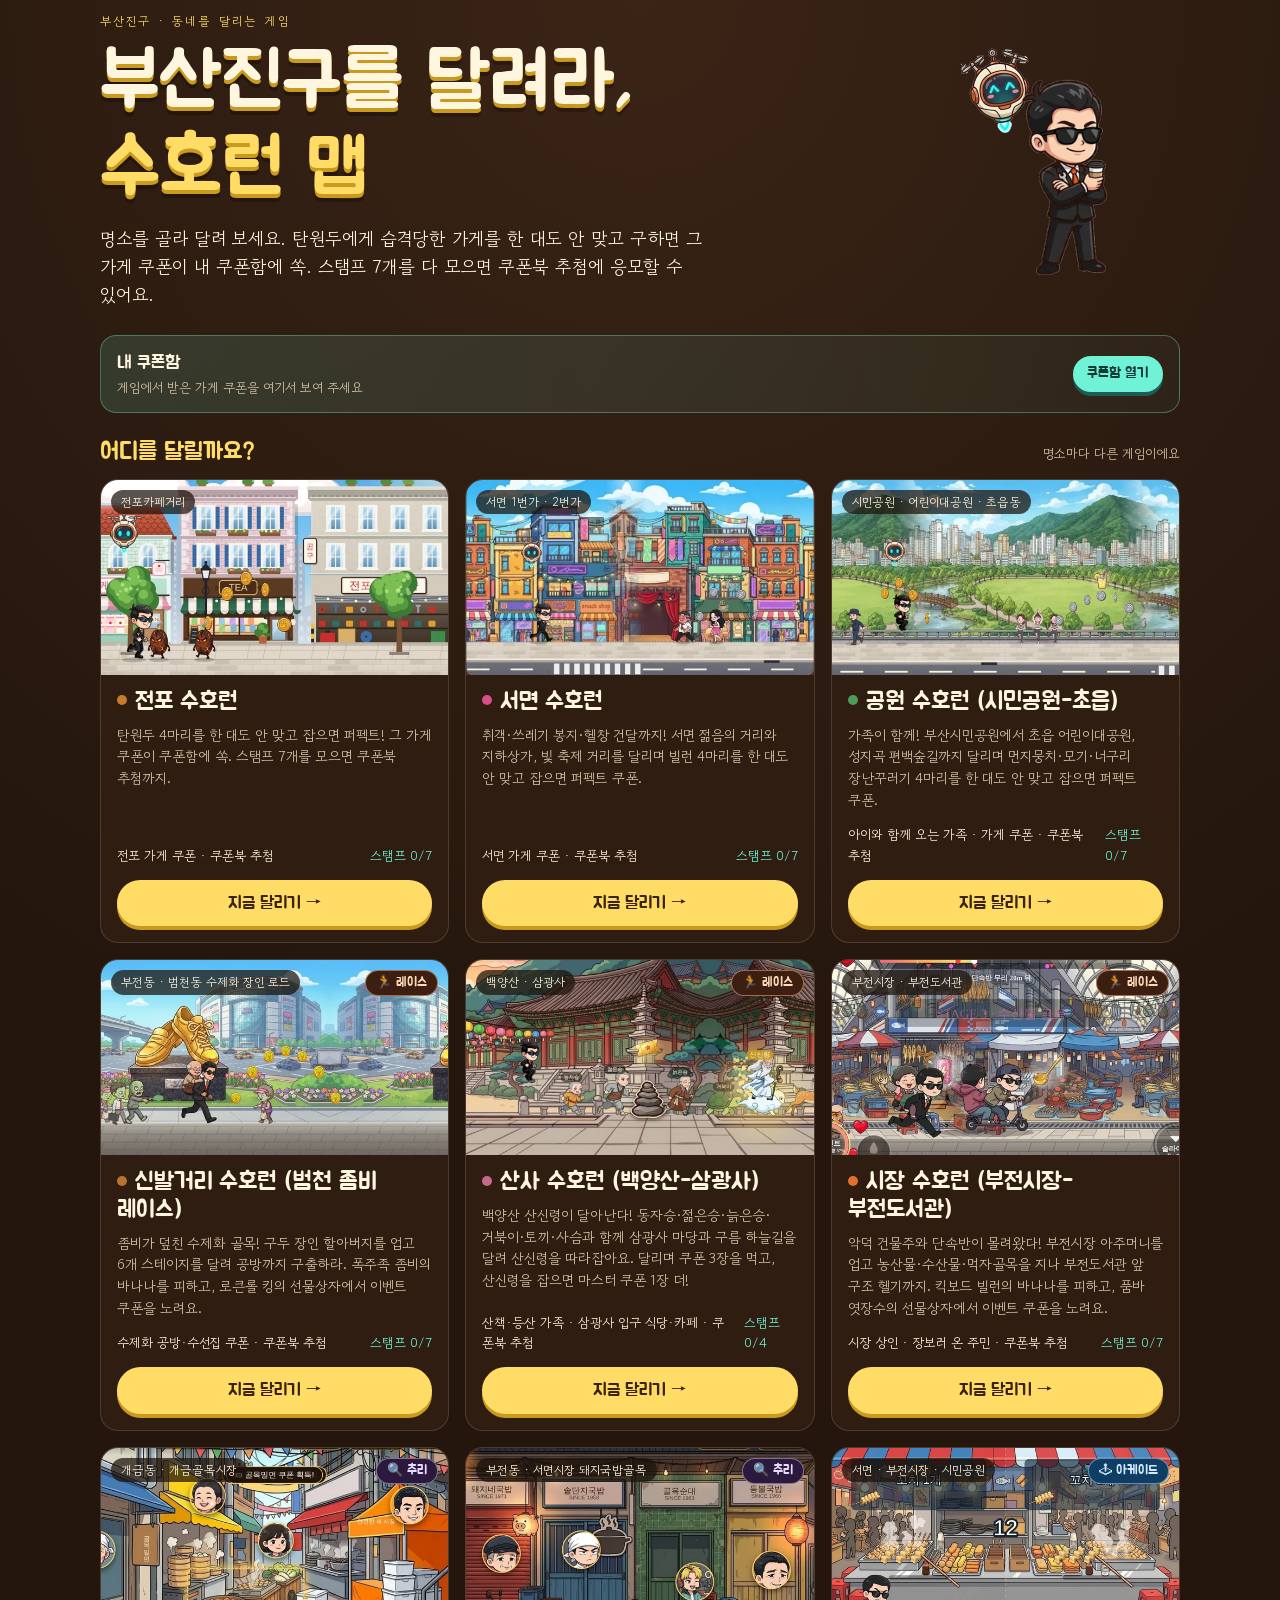
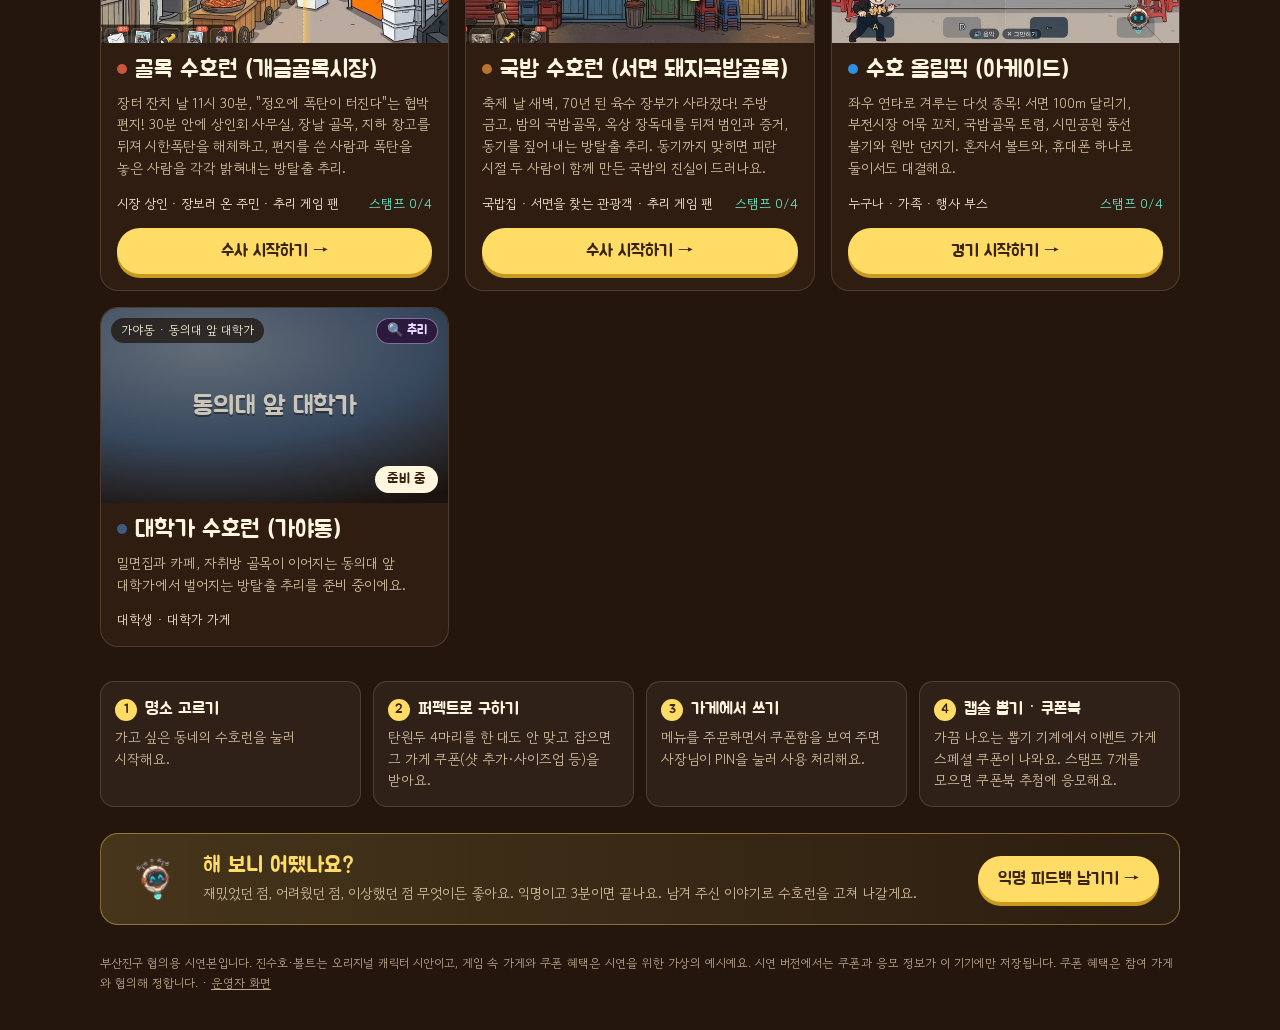
==== commit 423d7520: "게임 결과 화면에 익명 피드백 설문 버튼 추가, 구글폼 주소 연결 - common/feedback.js: 모든 게임의 '다시 하기/달리기/도전' 버튼 아래에 '1분 익명 피드백 남" ====
--- a/index.html
+++ b/index.html
@@ -13,7 +13,7 @@
 <link rel="preconnect" href="https://fonts.gstatic.com" crossorigin>
 <link rel="stylesheet" href="https://fonts.googleapis.com/css2?family=Jua&family=Gowun+Dodum&display=swap">
 <link rel="stylesheet" href="common/suho.css">
-<script src="common/sites.js?v=20261029fb"></script>
+<script src="common/sites.js?v=20261030a"></script>
 <script src="common/wallet.js?v=20261022a"></script>
 <style>
 .hero{display:grid;grid-template-columns:minmax(0,1fr) auto;gap:20px;align-items:center;padding:12px 0 26px}
@@ -102,9 +102,9 @@
     <img class="fb-bot" src="common/sprites/bot_happy.png" alt="" aria-hidden="true">
     <div class="fb-t">
       <h2 id="fb-h">해 보니 어땠나요?</h2>
-      <p>재밌었던 점, 어려웠던 점, 이상했던 점 무엇이든 좋아요. 1분이면 끝나고, 남겨 주신 이야기로 수호런을 고쳐 나갈게요.</p>
+      <p>재밌었던 점, 어려웠던 점, 이상했던 점 무엇이든 좋아요. 익명이고 3분이면 끝나요. 남겨 주신 이야기로 수호런을 고쳐 나갈게요.</p>
     </div>
-    <a class="btn" id="fbbtn" href="#" target="_blank" rel="noopener">무료 피드백 남기기 →</a>
+    <a class="btn" id="fbbtn" href="#" target="_blank" rel="noopener">익명 피드백 남기기 →</a>
   </section>
 
   <p class="foot">부산진구 협의용 시연본입니다. 진수호·볼트는 오리지널 캐릭터 시안이고, 게임 속 가게와 쿠폰 혜택은 시연을 위한 가상의 예시예요.
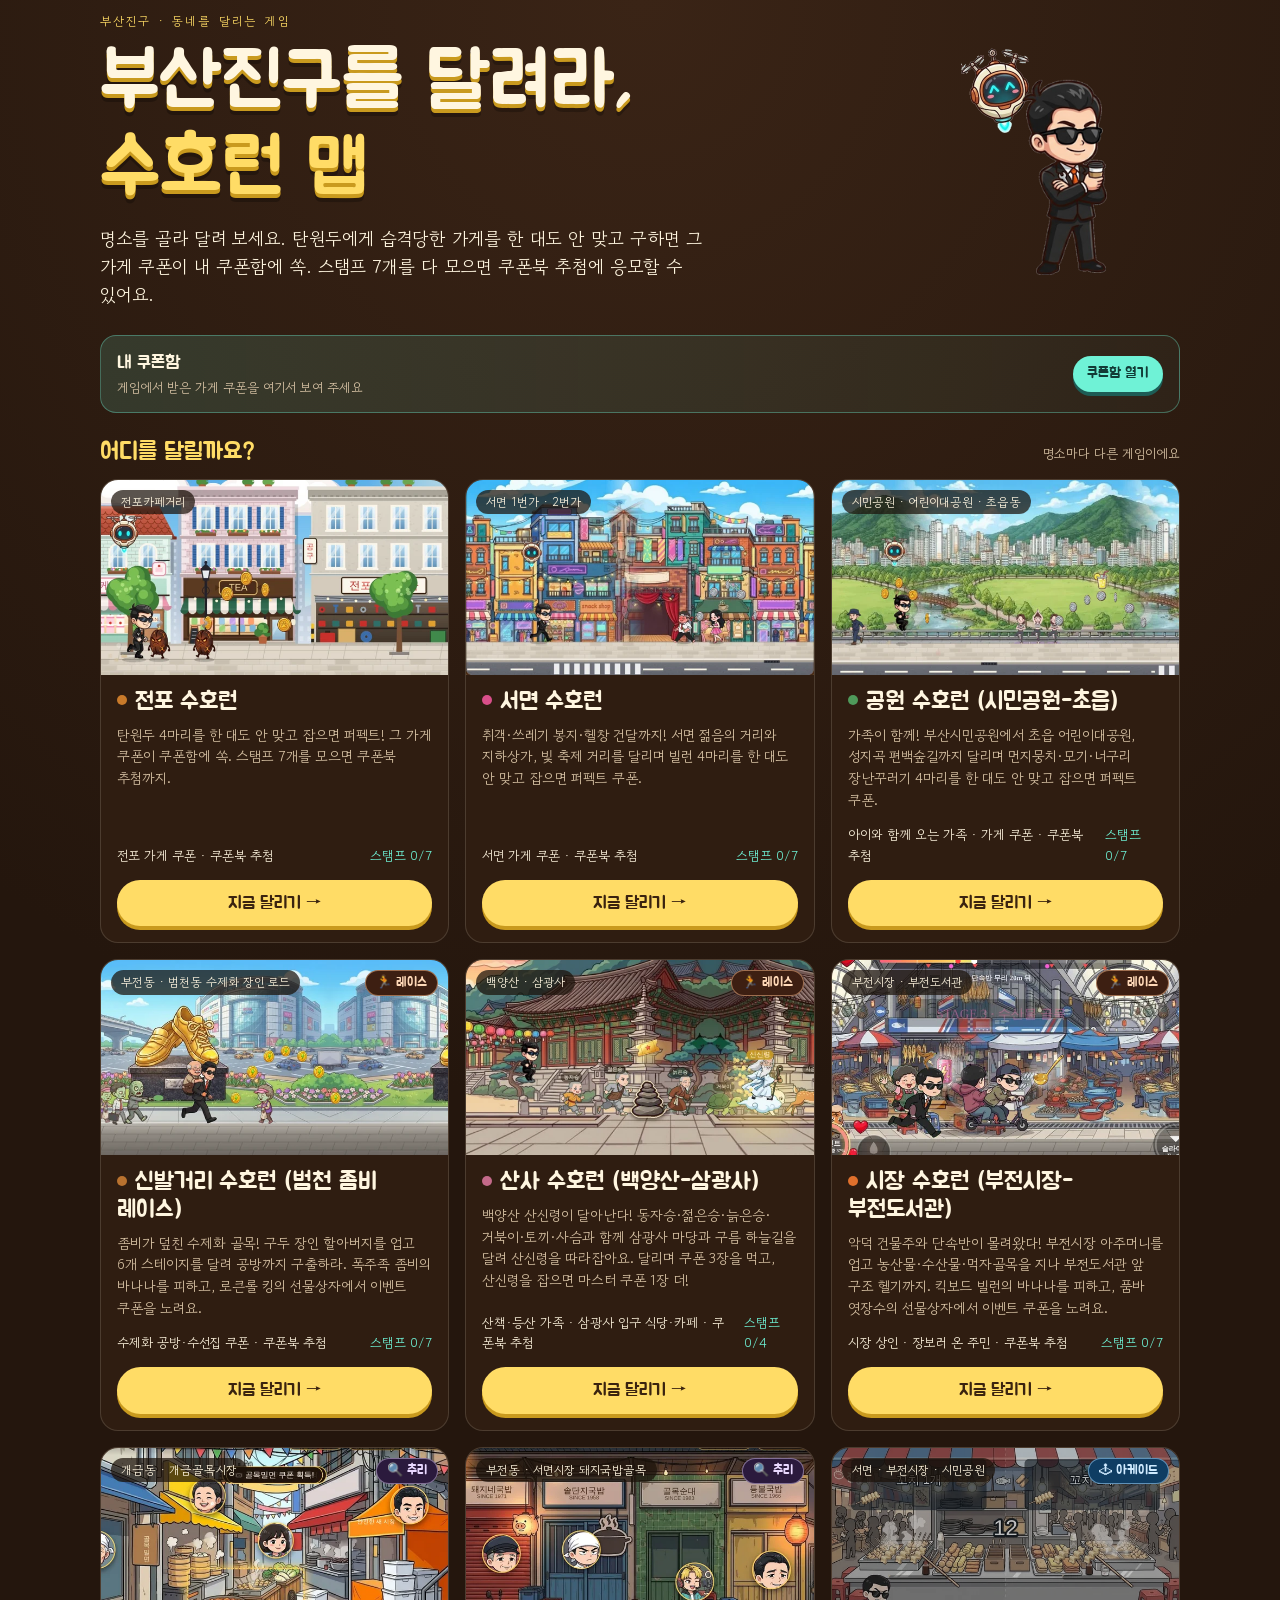
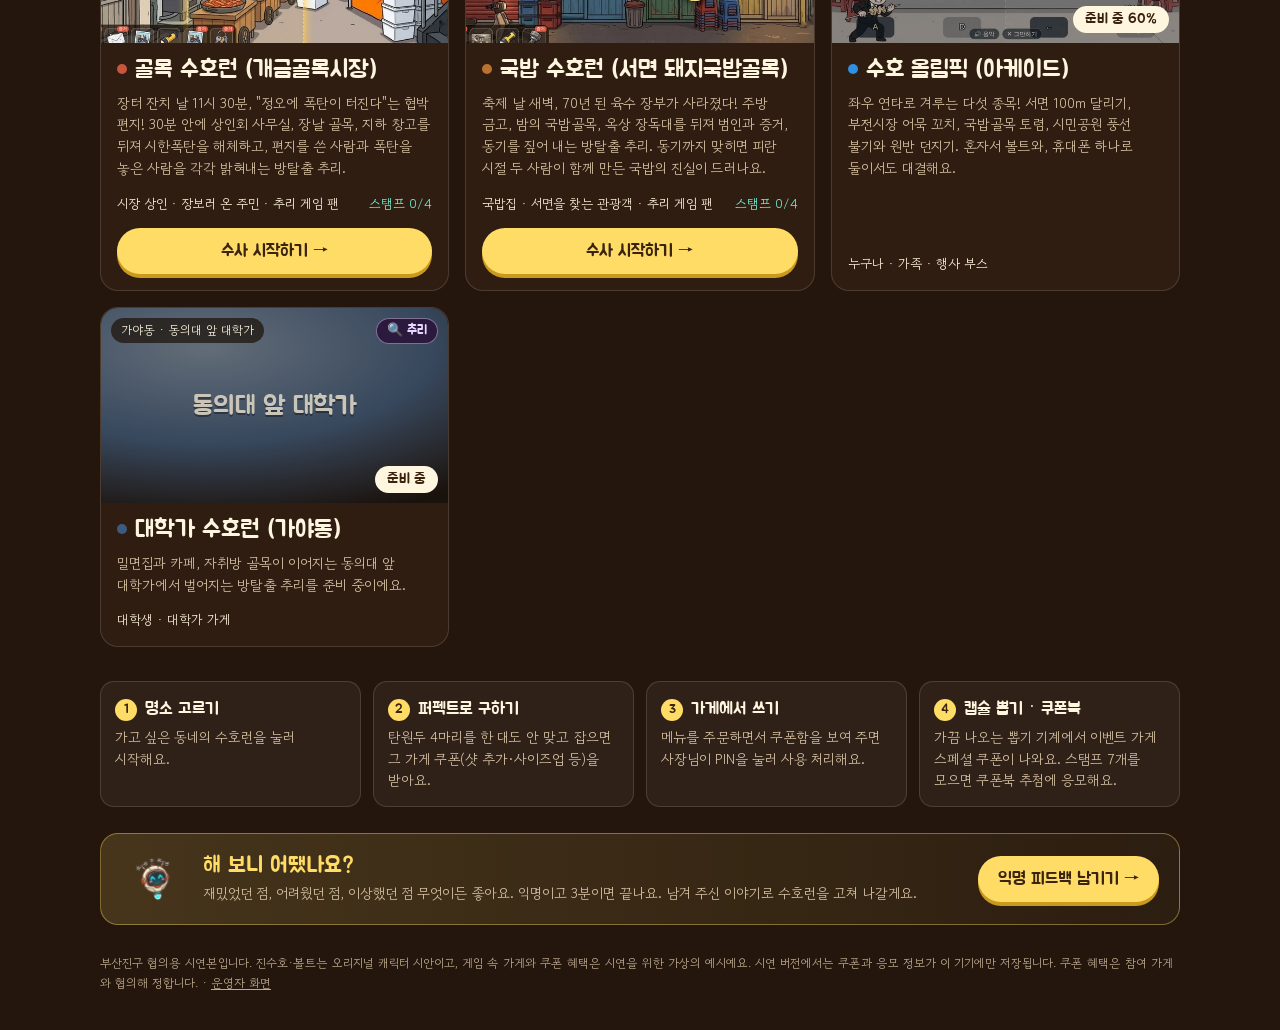
==== commit d7a43edc: "수호 올림픽(아케이드) 준비 중 60%로 닫기 - sites.js: status soon + progress 60, 허브 카드에 '준비 중 60%' 표시 - olympic/ 직접 " ====
--- a/index.html
+++ b/index.html
@@ -13,7 +13,7 @@
 <link rel="preconnect" href="https://fonts.gstatic.com" crossorigin>
 <link rel="stylesheet" href="https://fonts.googleapis.com/css2?family=Jua&family=Gowun+Dodum&display=swap">
 <link rel="stylesheet" href="common/suho.css">
-<script src="common/sites.js?v=20261030a"></script>
+<script src="common/sites.js?v=20261030c"></script>
 <script src="common/wallet.js?v=20261022a"></script>
 <style>
 .hero{display:grid;grid-template-columns:minmax(0,1fr) auto;gap:20px;align-items:center;padding:12px 0 26px}
@@ -116,7 +116,7 @@
   const box=document.getElementById('sites');
   box.innerHTML=W.sites().map(s=>{
     const open=s.status==='open',st=open?W.stamps(s.id):null,n=open?W.coupons(s.id).length:0;
-    const inner=`<div class="pic">${s.thumb?`<img src="${esc(s.thumb)}?v=20261022a" alt="" loading="lazy">`:`<div class="ph" style="--c:${s.color}"><b>${esc(s.place.split(' · ').pop())}</b></div>`}<span class="chip">${esc(s.place)}</span>${s.genre?(g=>`<span class="genre ${g==='레이스'?'race':g==='아케이드'?'arc':''}">${g==='레이스'?'🏃':g==='아케이드'?'🕹':'🔍'} ${g}</span>`)(/레이스/.test(s.genre)?'레이스':/아케이드/.test(s.genre)?'아케이드':'추리'):''}${open?'':'<span class="soonbadge">준비 중</span>'}</div>
+    const inner=`<div class="pic">${s.thumb?`<img src="${esc(s.thumb)}?v=20261022a" alt="" loading="lazy">`:`<div class="ph" style="--c:${s.color}"><b>${esc(s.place.split(' · ').pop())}</b></div>`}<span class="chip">${esc(s.place)}</span>${s.genre?(g=>`<span class="genre ${g==='레이스'?'race':g==='아케이드'?'arc':''}">${g==='레이스'?'🏃':g==='아케이드'?'🕹':'🔍'} ${g}</span>`)(/레이스/.test(s.genre)?'레이스':/아케이드/.test(s.genre)?'아케이드':'추리'):''}${open?'':`<span class="soonbadge">준비 중${s.progress?' '+s.progress+'%':''}</span>`}</div>
       <div class="body"><h3><i style="--c:${s.color}"></i>${esc(s.name)}</h3><p class="pitch">${esc(s.pitch)}</p>
       <div class="row"><span class="who">${esc(s.who)}</span>${open?`<span class="prog">${st?`스탬프 ${st.done}/${st.total}`:''}${n?` · 쿠폰 ${n}장`:''}</span>`:''}</div>
       ${open?'<span class="btn" style="margin-top:6px">'+(s.cta||'지금 달리기')+' →</span>':''}</div>`;
